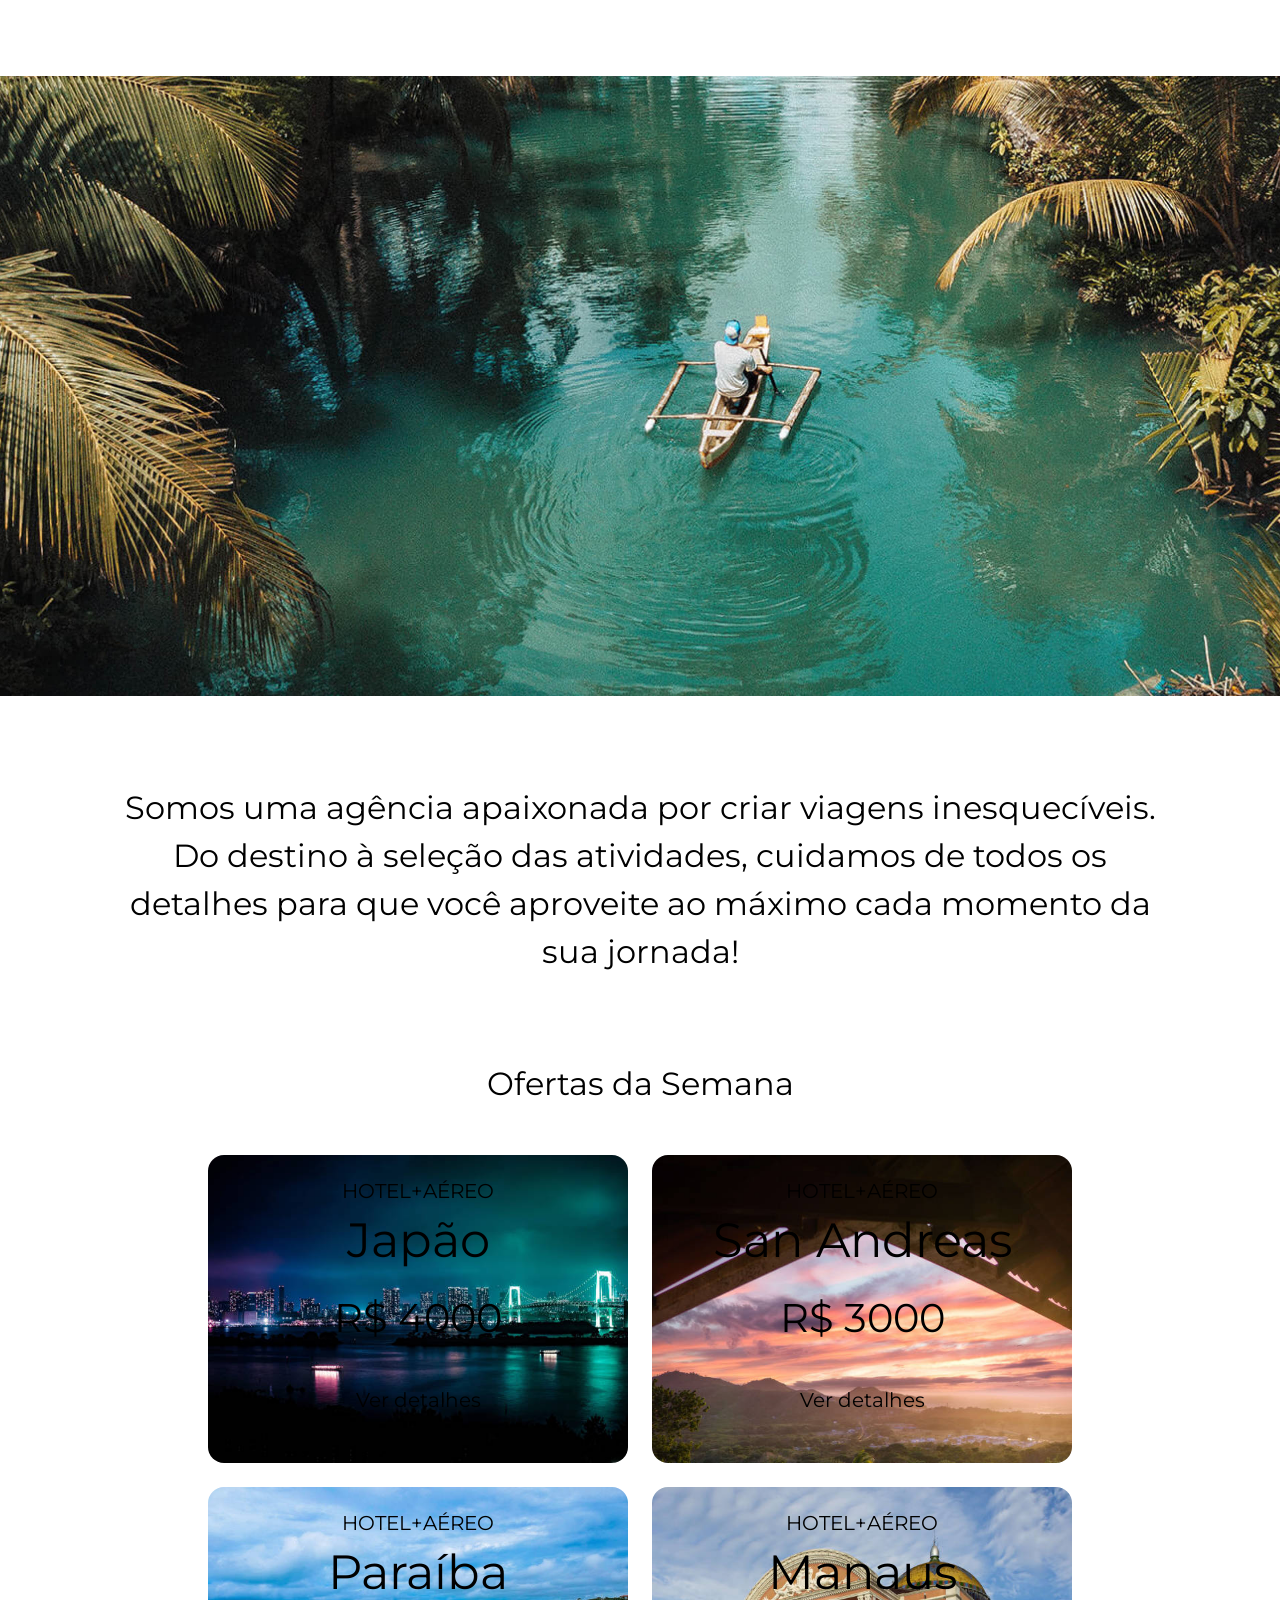
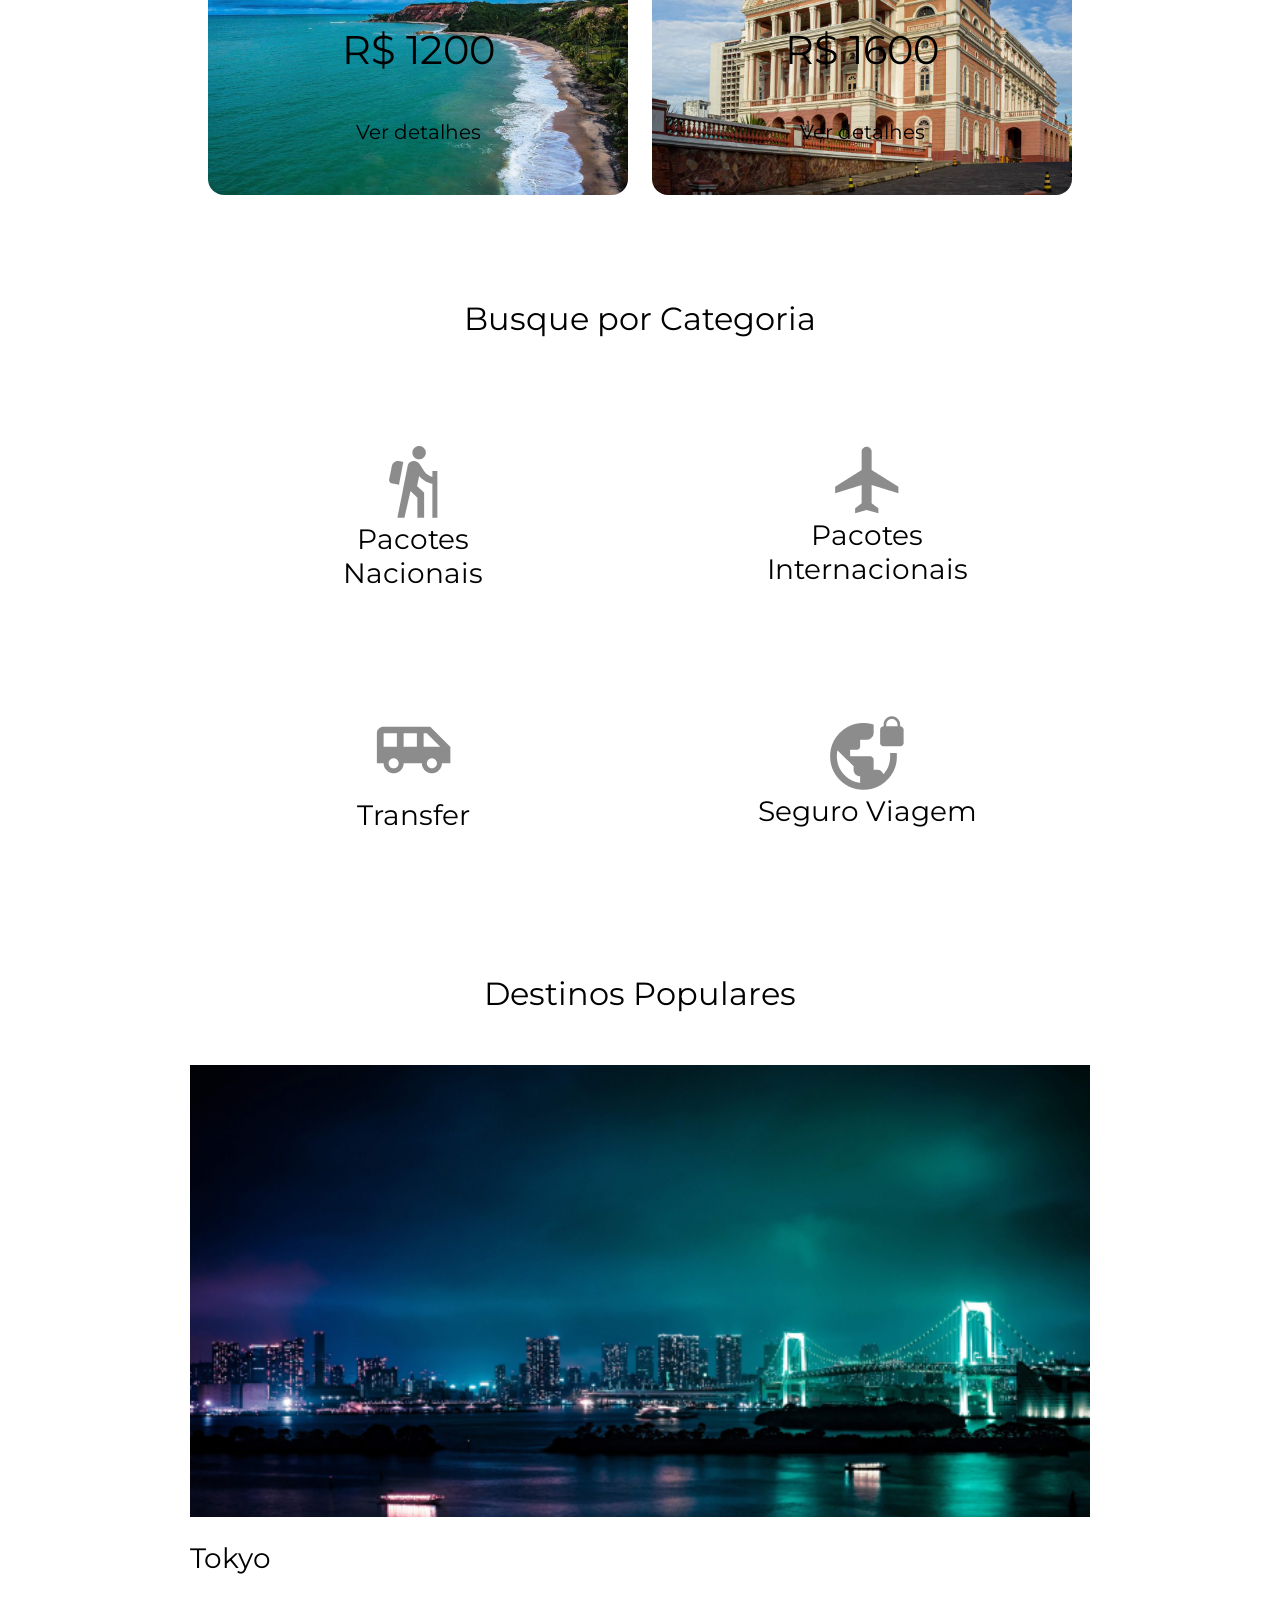
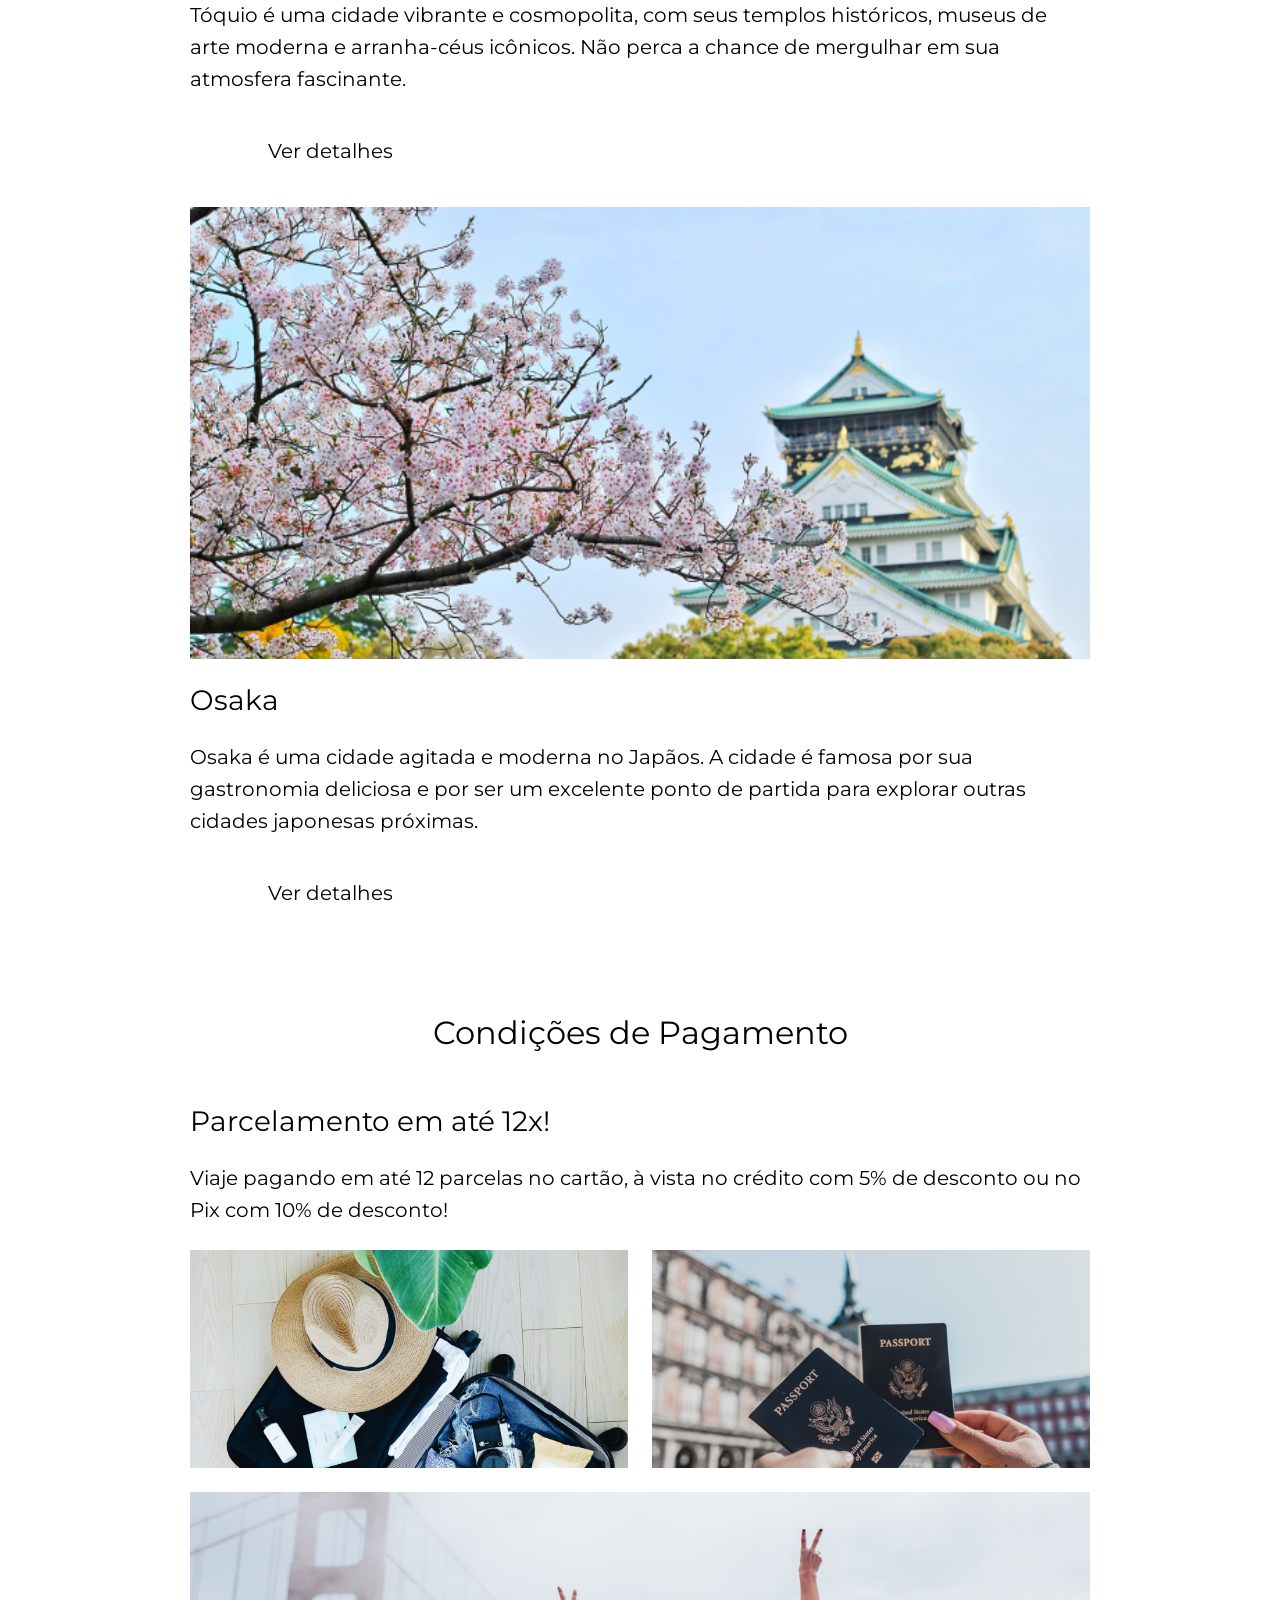
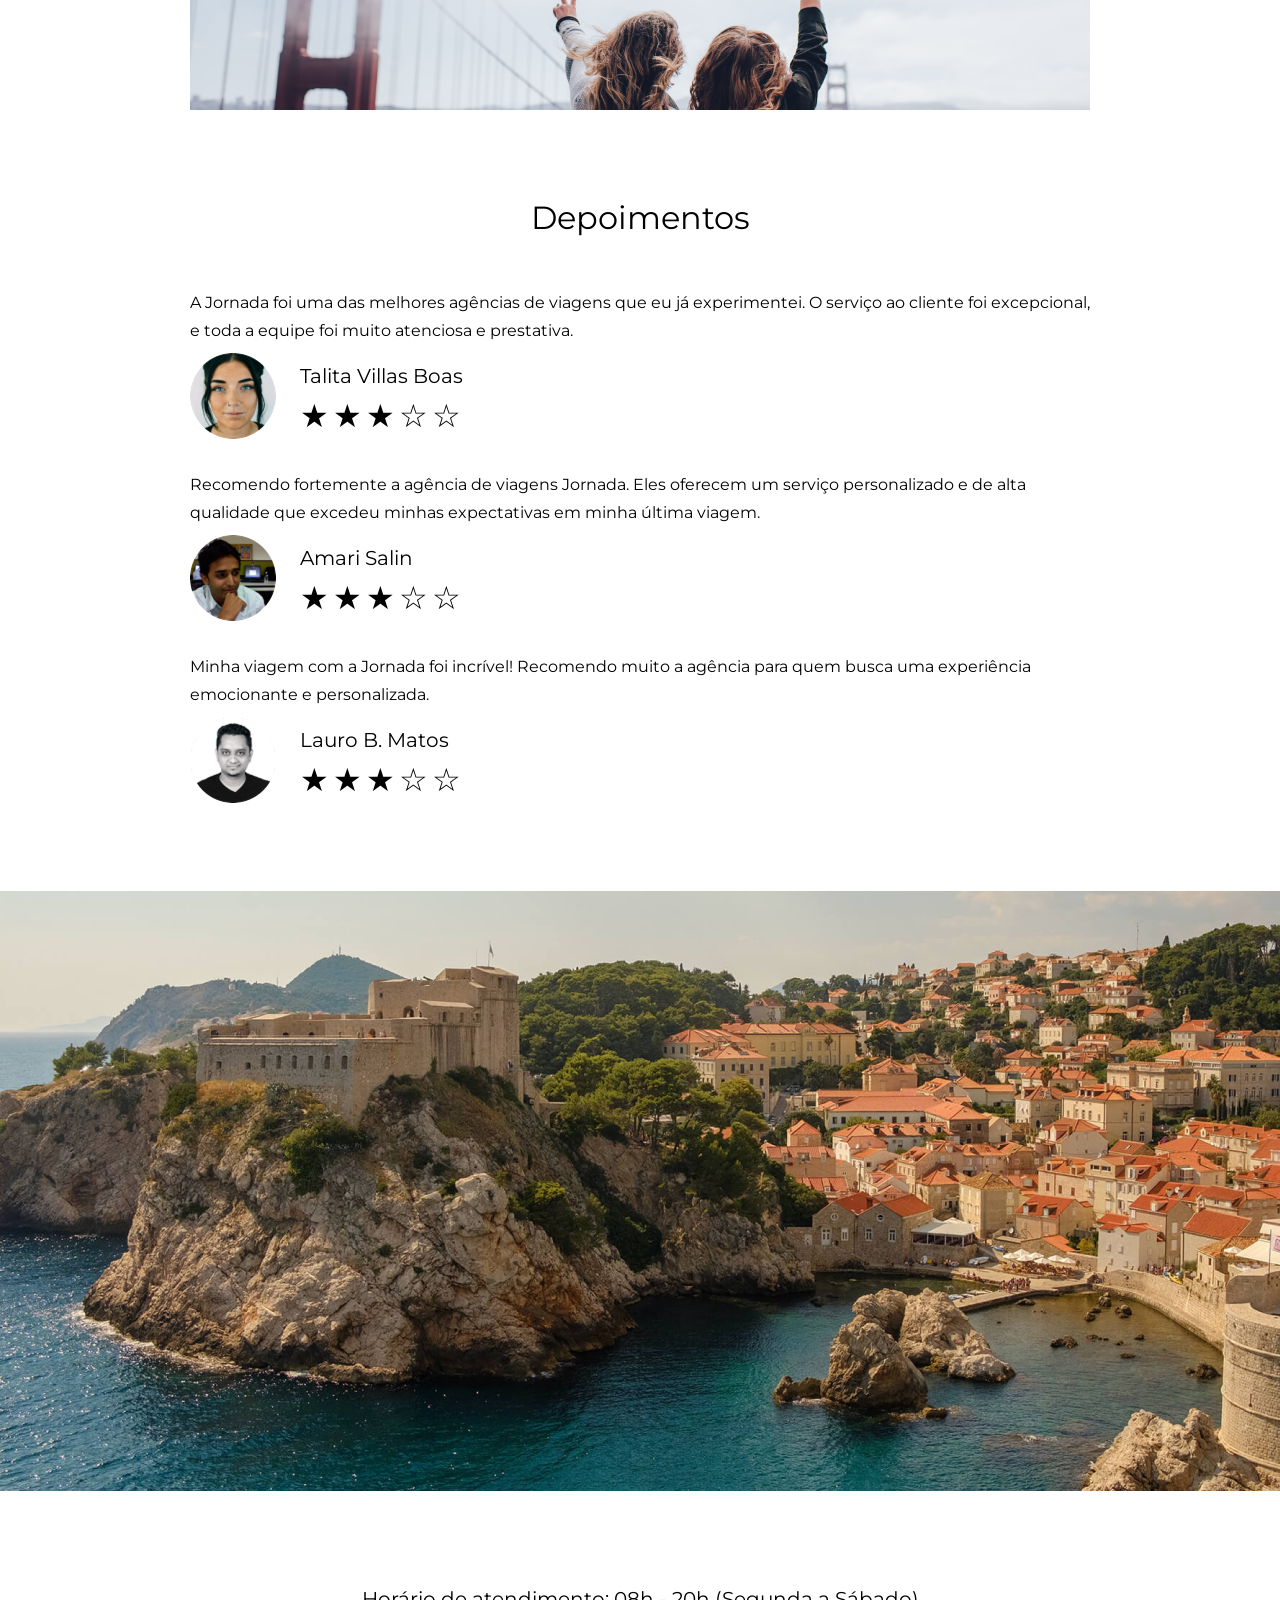
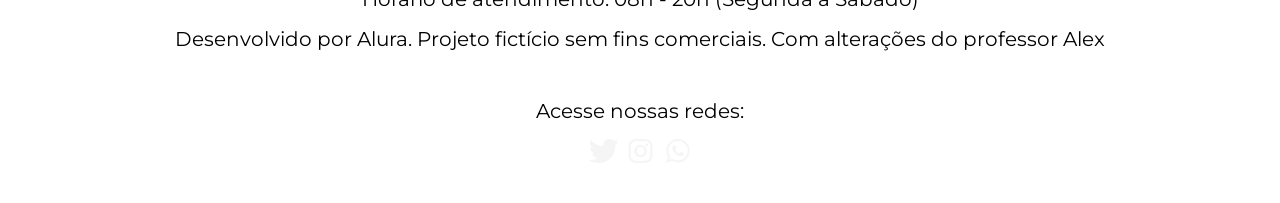
==== index.html @ 5d2fe0bc "primeiro commit" ====
<!doctype html>
<html lang="pt-BR">
  <head>
    <meta charset="UTF-8" />
    <meta name="viewport" content="width=device-width, initial-scale=1.0" />
    <meta
      name="description"
      content="Jornada Viagens,uma agência apaixonada por criar viagens inesquecíveis"
    />

    <meta name="og:title" content="Jornada Viagens" />
    <meta
      name="og:description"
      content="Jornada Viagens,uma agência apaixonada por criar viagens inesquecíveis"
    />

    <link rel="icon" href="favico.svg" type="xml/svg" />
    <link rel="stylesheet" href="./css/style.css" />

    <title>Jornada Viagens</title>
  </head>
  <body>
    <header class="main-header">
      <!--   Código do header Alex-->
    </header>

    <section class="hero">
      <div class="hero-img"></div>
      <h2>
        Somos uma agência apaixonada por criar viagens inesquecíveis. Do destino
        à seleção das atividades, cuidamos de todos os detalhes para que você
        aproveite ao máximo cada momento da sua jornada!
      </h2>
    </section>
    <section class="offers">
      <div class="section-title">
        <h2>Ofertas da Semana</h2>
        <hr />
      </div>
      <div class="offers-cards">
        <article class="card japao">
          <header>
            <p>HOTEL+AÉREO</p>
            <h3>
              Japão <br />
              <span>R$ 4000</span>
            </h3>
          </header>
          <footer>
            <a href="#" class="button">Ver detalhes</a>
          </footer>
        </article>
        <article class="card san-andreas">
          <header>
            <p>HOTEL+AÉREO</p>
            <h3>
              San Andreas <br />
              <span>R$ 3000</span>
            </h3>
          </header>
          <footer>
            <a href="#" class="button">Ver detalhes</a>
          </footer>
        </article>
        <article class="card paraiba">
          <header>
            <p>HOTEL+AÉREO</p>
            <h3>
              Paraíba <br />
              <span>R$ 1200</span>
            </h3>
          </header>
          <footer>
            <a href="#" class="button">Ver detalhes</a>
          </footer>
        </article>
        <article class="card manaus">
          <header>
            <p>HOTEL+AÉREO</p>
            <h3>
              Manaus <br />
              <span>R$ 1600</span>
            </h3>
          </header>
          <footer>
            <a href="#" class="button">Ver detalhes</a>
          </footer>
        </article>
      </div>
    </section>
    <section class="categories">
      <div class="section-title">
        <h2>Busque por Categoria</h2>
        <hr />
      </div>
      <div class="categories-cards">
        <a
          class="card"
          href="#"
          target="_blank"
          title="Busque pela categoria Pacotes Nacionais"
        >
          <img
            src="img/icone-caminhada.png"
            alt="ícone cinza representando uma pessoa fazendo tracking"
          />
          <h3 class="content-title">
            Pacotes<br />
            Nacionais
          </h3>
        </a>

        <a
          class="card"
          href="#"
          target="_blank"
          title="Busque pela categoria Pacotes Internacionais"
        >
          <img
            src="img/icone-aviao.png"
            alt="ícone cinza representando um avião"
          />
          <h3 class="content-title">
            Pacotes <br />
            Internacionais
          </h3>
        </a>
        <a
          class="card single-line transfer"
          href="#"
          target="_blank"
          title="Busque pela categoria Transfer"
        >
          <img
            src="img/icone-onibus.png"
            alt="ícone cinza representando um ônibus"
          />
          <h3 class="content-title">Transfer</h3>
        </a>
        <a
          class="card single-line"
          href="#"
          target="_blank"
          title="Busque pela categoria Seguro Viagem"
        >
          <img
            src="img/icone-planeta.png"
            alt="ícone cinza representando o planeta terra com um cadeado"
          />
          <h3 class="content-title">Seguro Viagem</h3>
        </a>
      </div>
    </section>
    <section class="destinations">
      <div class="section-title">
        <h2>Destinos Populares</h2>
        <hr />
      </div>
      <div class="destination-items">
        <article class="item tokyo">
          <header>
            <div class="img-item"></div>
            <h3 class="content-title">Tokyo</h3>
          </header>
          <p class="content-text">
            Tóquio é uma cidade vibrante e cosmopolita, com seus templos
            históricos, museus de arte moderna e arranha-céus icônicos. Não
            perca a chance de mergulhar em sua atmosfera fascinante.
          </p>
          <footer>
            <a
              href="#"
              class="button"
              target="_blank"
              title="Veja mais detalhes do destino Tokyo"
              >Ver detalhes</a
            >
          </footer>
        </article>
        <article class="item osaka">
          <header>
            <div class="img-item"></div>
            <h3 class="content-title">Osaka</h3>
          </header>
          <p class="content-text">
            Osaka é uma cidade agitada e moderna no Japãos. A cidade é famosa
            por sua gastronomia deliciosa e por ser um excelente ponto de
            partida para explorar outras cidades japonesas próximas.
          </p>
          <footer>
            <a
              href="#"
              class="button"
              target="_blank"
              title="Veja mais detalhes do destino Osaka"
              >Ver detalhes</a
            >
          </footer>
        </article>
      </div>
    </section>
    <section class="payments">
      <div class="section-title">
        <h2>Condições de Pagamento</h2>
        <hr />
      </div>
      <div class="content-container">
        <div class="text-content">
          <h3 class="content-title">Parcelamento em até 12x!</h3>
          <p class="content-text">
            Viaje pagando em até 12 parcelas no cartão, à vista no crédito com
            5% de desconto ou no Pix com 10% de desconto!
          </p>
        </div>
        <div class="image-gallery">
          <div class="image first"></div>
          <div class="image second"></div>
          <div class="image thirdy colspan-2"></div>
        </div>
      </div>
    </section>
    <section class="testimonials">
      <div class="section-title">
        <h2>Depoimentos</h2>
        <hr />
      </div>
      <div class="testimonial-container">
        <article>
          <header>
            <p>
              A Jornada foi uma das melhores agências de viagens que eu já
              experimentei. O serviço ao cliente foi excepcional, e toda a
              equipe foi muito atenciosa e prestativa.
            </p>
          </header>
          <footer>
            <img
              src="img/avatar-talita.png"
              alt="imagem de perfil da cliente Talita Villas Boas"
            />
            <div class="profile-content">
              <h3>Talita Villas Boas</h3>
              <div class="rating">
                <span class="star">★</span>
                <span class="star">★</span>
                <span class="star">★</span>
                <span class="star">☆</span>
                <span class="star">☆</span>
              </div>
            </div>
          </footer>
        </article>
        <article>
          <header>
            <p>
              Recomendo fortemente a agência de viagens Jornada. Eles oferecem
              um serviço personalizado e de alta qualidade que excedeu minhas
              expectativas em minha última viagem.
            </p>
          </header>
          <footer>
            <img
              src="img/avatar-amari.png"
              alt="imagem de perfil do cliente Amari Salin"
            />
            <div class="profile-content">
              <h3>Amari Salin</h3>
              <div class="rating">
                <span class="star">★</span>
                <span class="star">★</span>
                <span class="star">★</span>
                <span class="star">☆</span>
                <span class="star">☆</span>
              </div>
            </div>
          </footer>
        </article>
        <article>
          <header>
            <p>
              Minha viagem com a Jornada foi incrível! Recomendo muito a agência
              para quem busca uma experiência emocionante e personalizada.
            </p>
          </header>
          <footer>
            <img
              src="img/avatar-lauro.png"
              alt="imagem de perfil do cliente Lauro B. Matos"
            />
            <div class="profile-content">
              <h3>Lauro B. Matos</h3>
              <div class="rating">
                <span class="star">★</span>
                <span class="star">★</span>
                <span class="star">★</span>
                <span class="star">☆</span>
                <span class="star">☆</span>
              </div>
            </div>
          </footer>
        </article>
      </div>
    </section>
    <section class="bottom-hero">
      <div class="hero-img"></div>
    </section>
    <footer class="main-footer">
      <div class="footer-content">
        <img src="img/logo-footer.png" alt="logo completo Jornada Viagens" />
        <p>Horário de atendimento: 08h - 20h (Segunda a Sábado)</p>
        <p>
          Desenvolvido por Alura. Projeto fictício sem fins comerciais. Com
          alterações do professor Alex
        </p>
      </div>
      <div class="footer-social">
        <p>Acesse nossas redes:</p>

        <a href="#" target="_blank" title="Acesse o Twitter do Jornada Viagens"
          ><img
            src="img/icone-twitter.svg"
            alt="icone do Twitter na cor branca"
        /></a>

        <a
          href="#"
          target="_blank"
          title="Acesse o Instagram do Jornada Viagens"
          ><img
            src="img/icone-instagram.svg"
            alt="icone do Instagram na cor branca"
        /></a>

        <a href="#" target="_blank" title="Entre em contato através do whatsapp"
          ><img
            src="img/icone-whatsapp.svg"
            alt="icone do whatsapp na cor branca"
        /></a>
      </div>
    </footer>
  </body>
</html>
---- css/style.css ----
@import url(global.css);
@import url(header.css);
@import url(hero.css);
@import url(offers.css);
@import url(categories.css);
@import url(destinations.css);
@import url(payments.css);
@import url(testimonials.css);
@import url(footer.css);
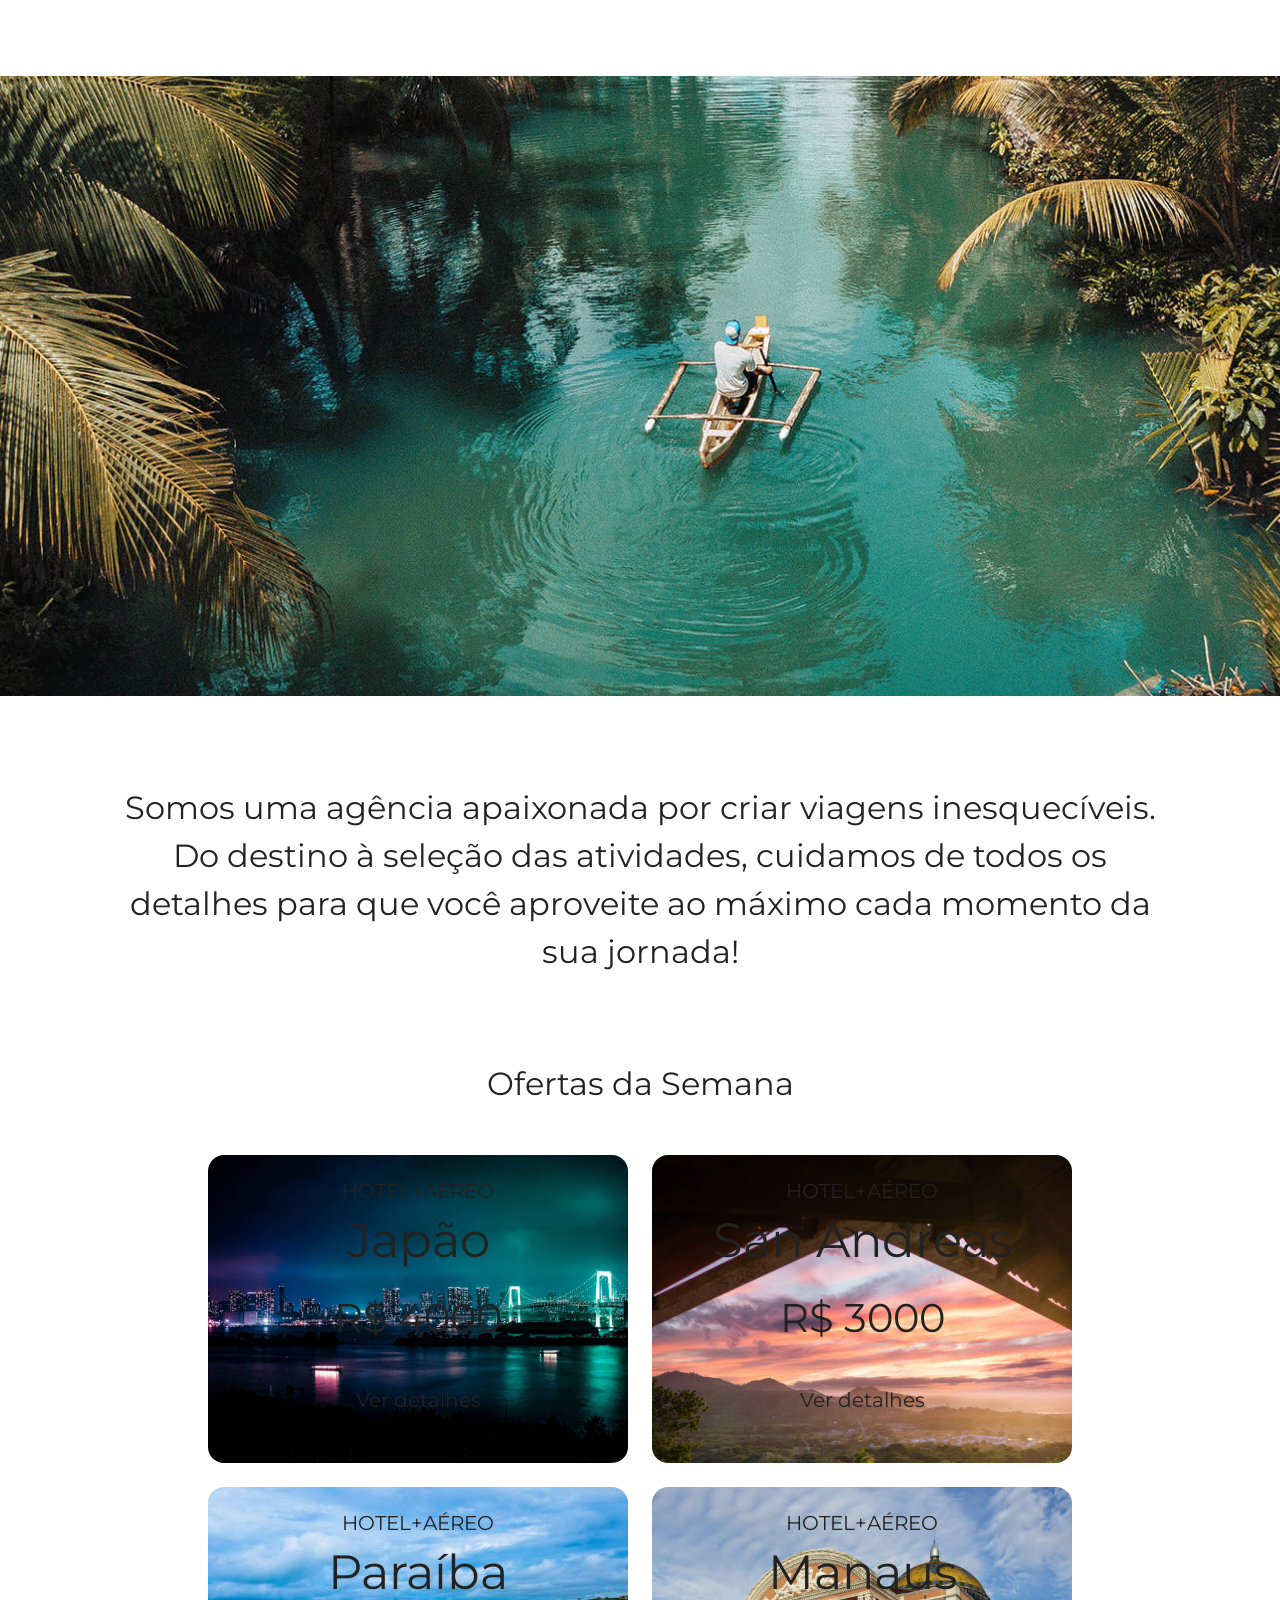
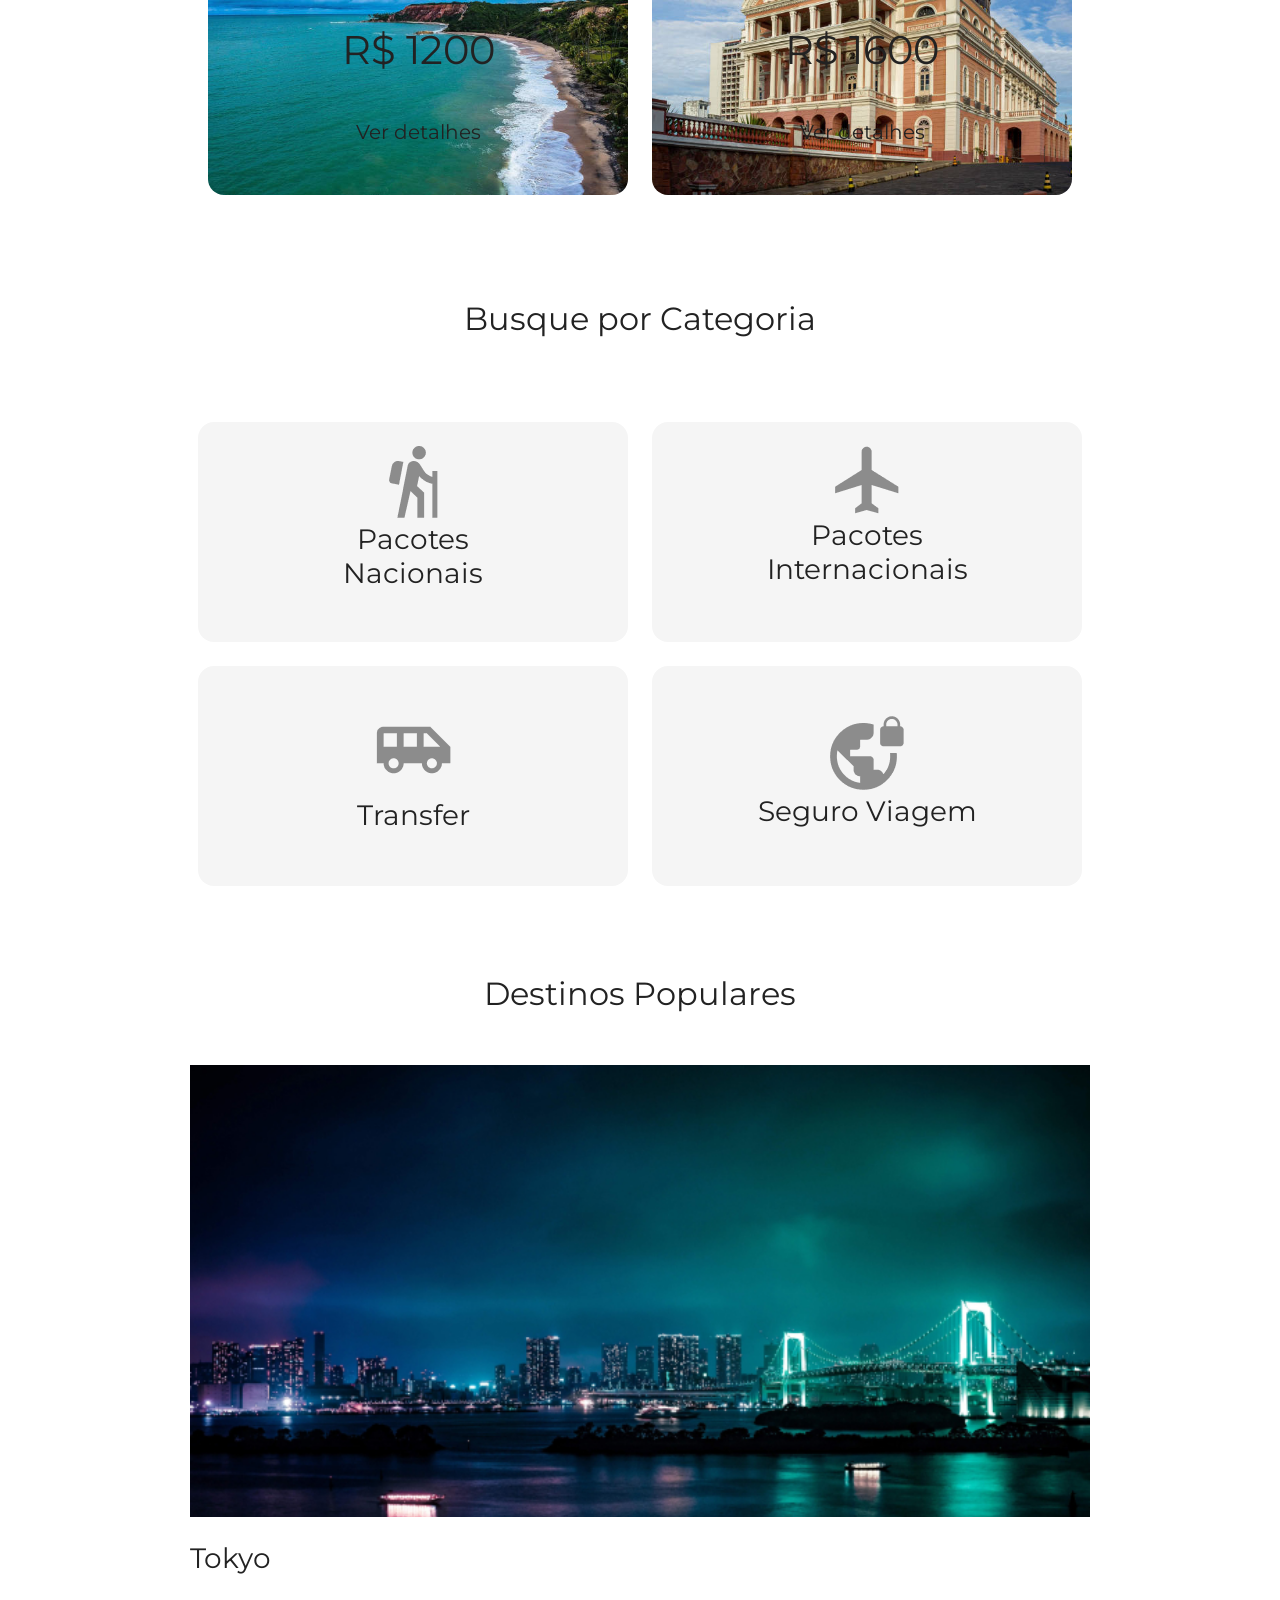
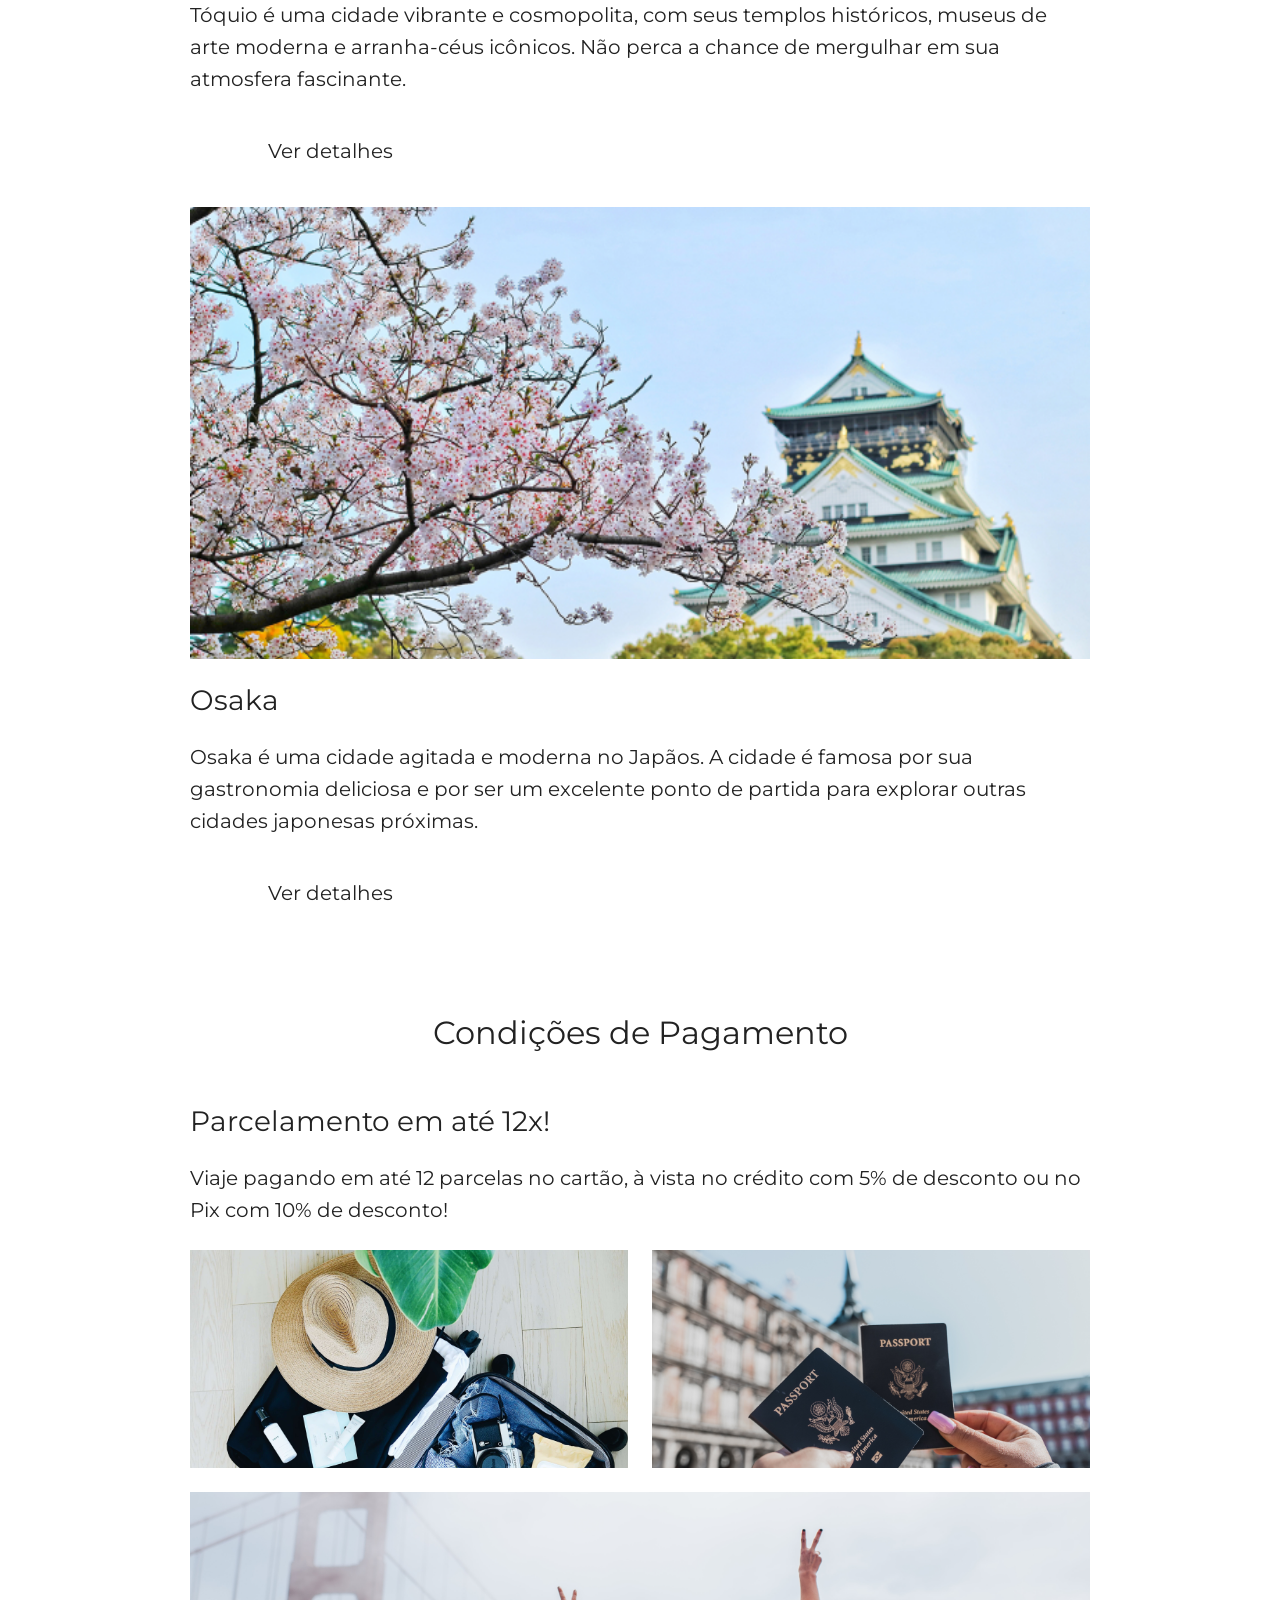
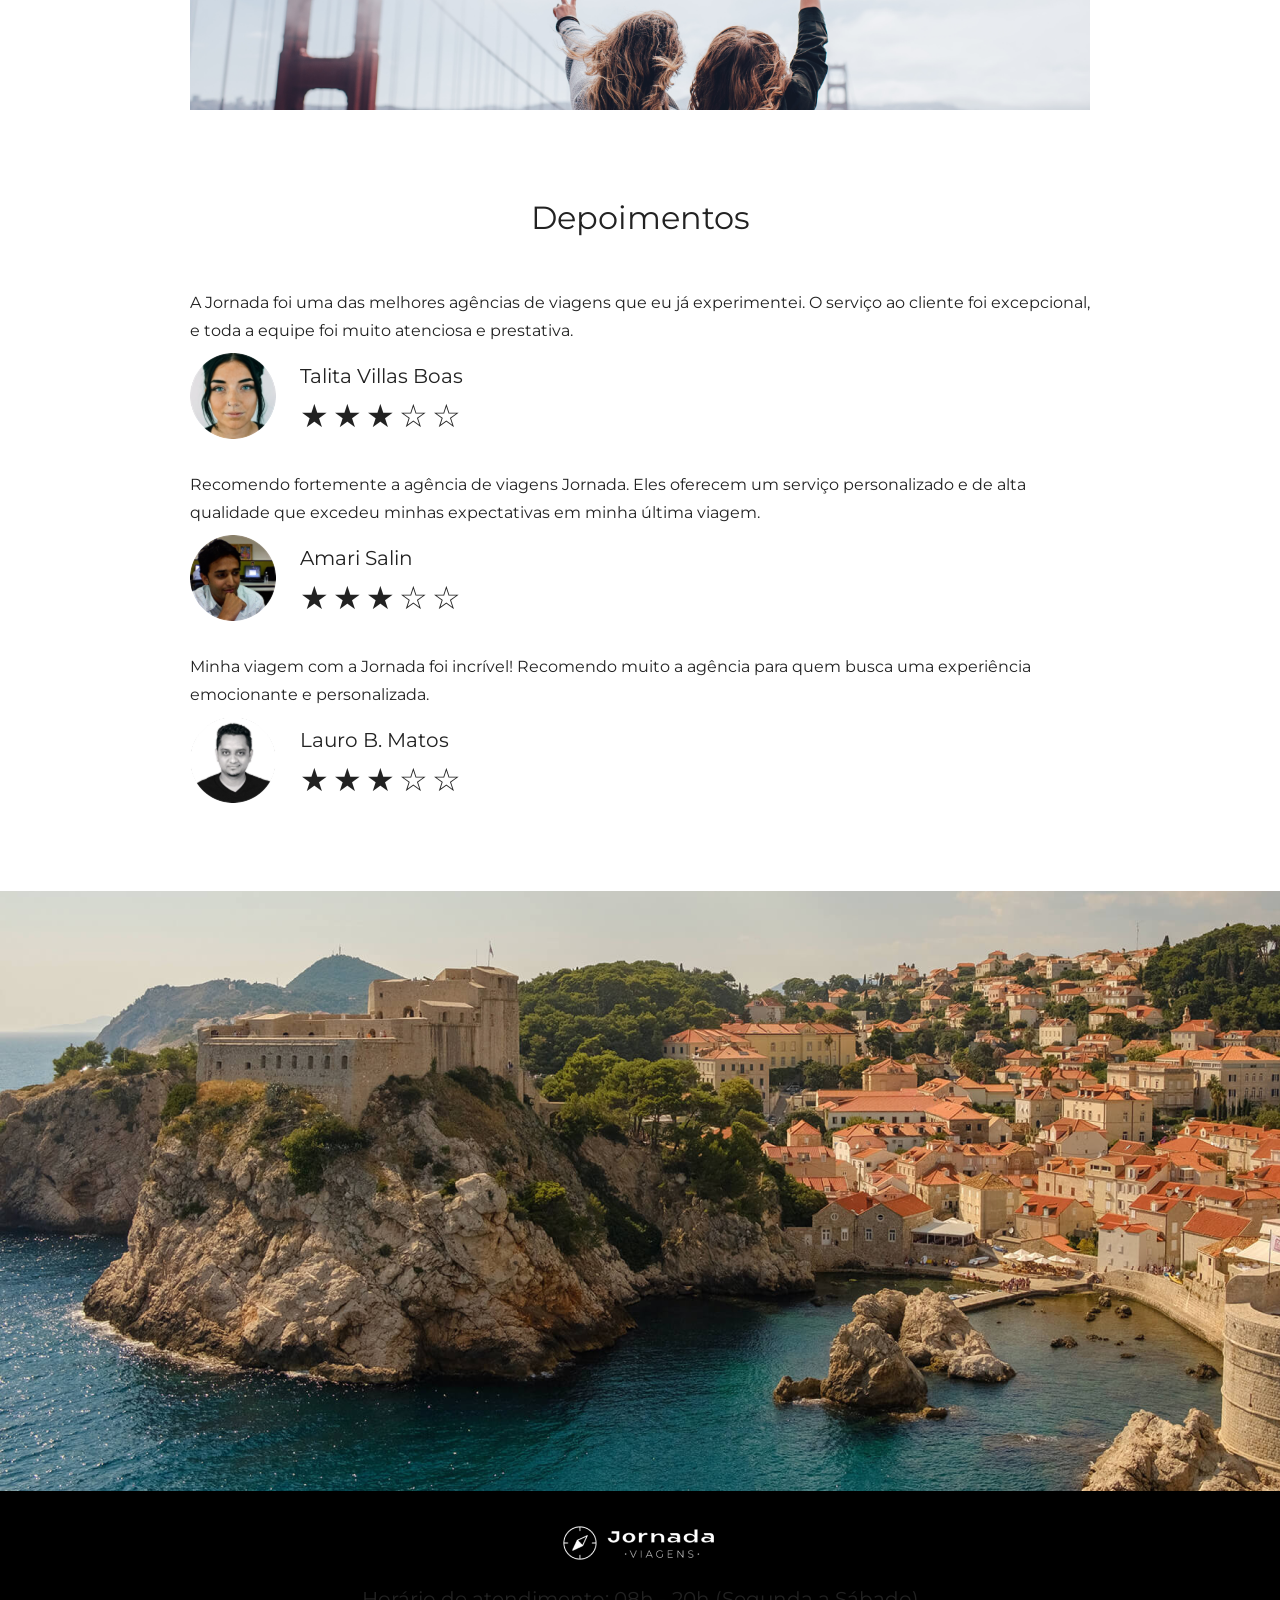
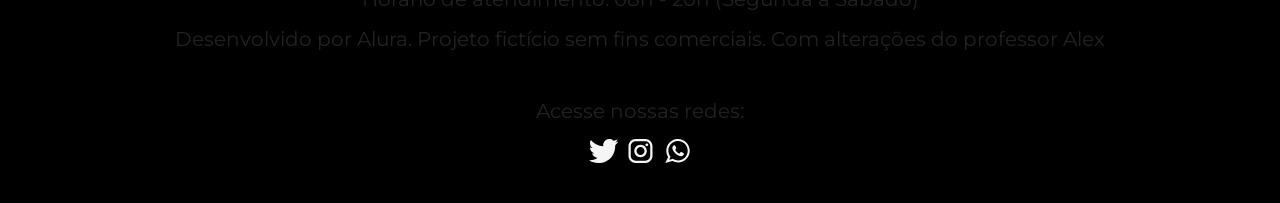
==== commit aaf65aa1: "globlas" ====
--- a/index.html
+++ b/index.html
@@ -21,7 +21,11 @@
   </head>
   <body>
     <header class="main-header">
-      <!--   Código do header Alex-->
+      
+
+
+
+
     </header>
 
     <section class="hero">
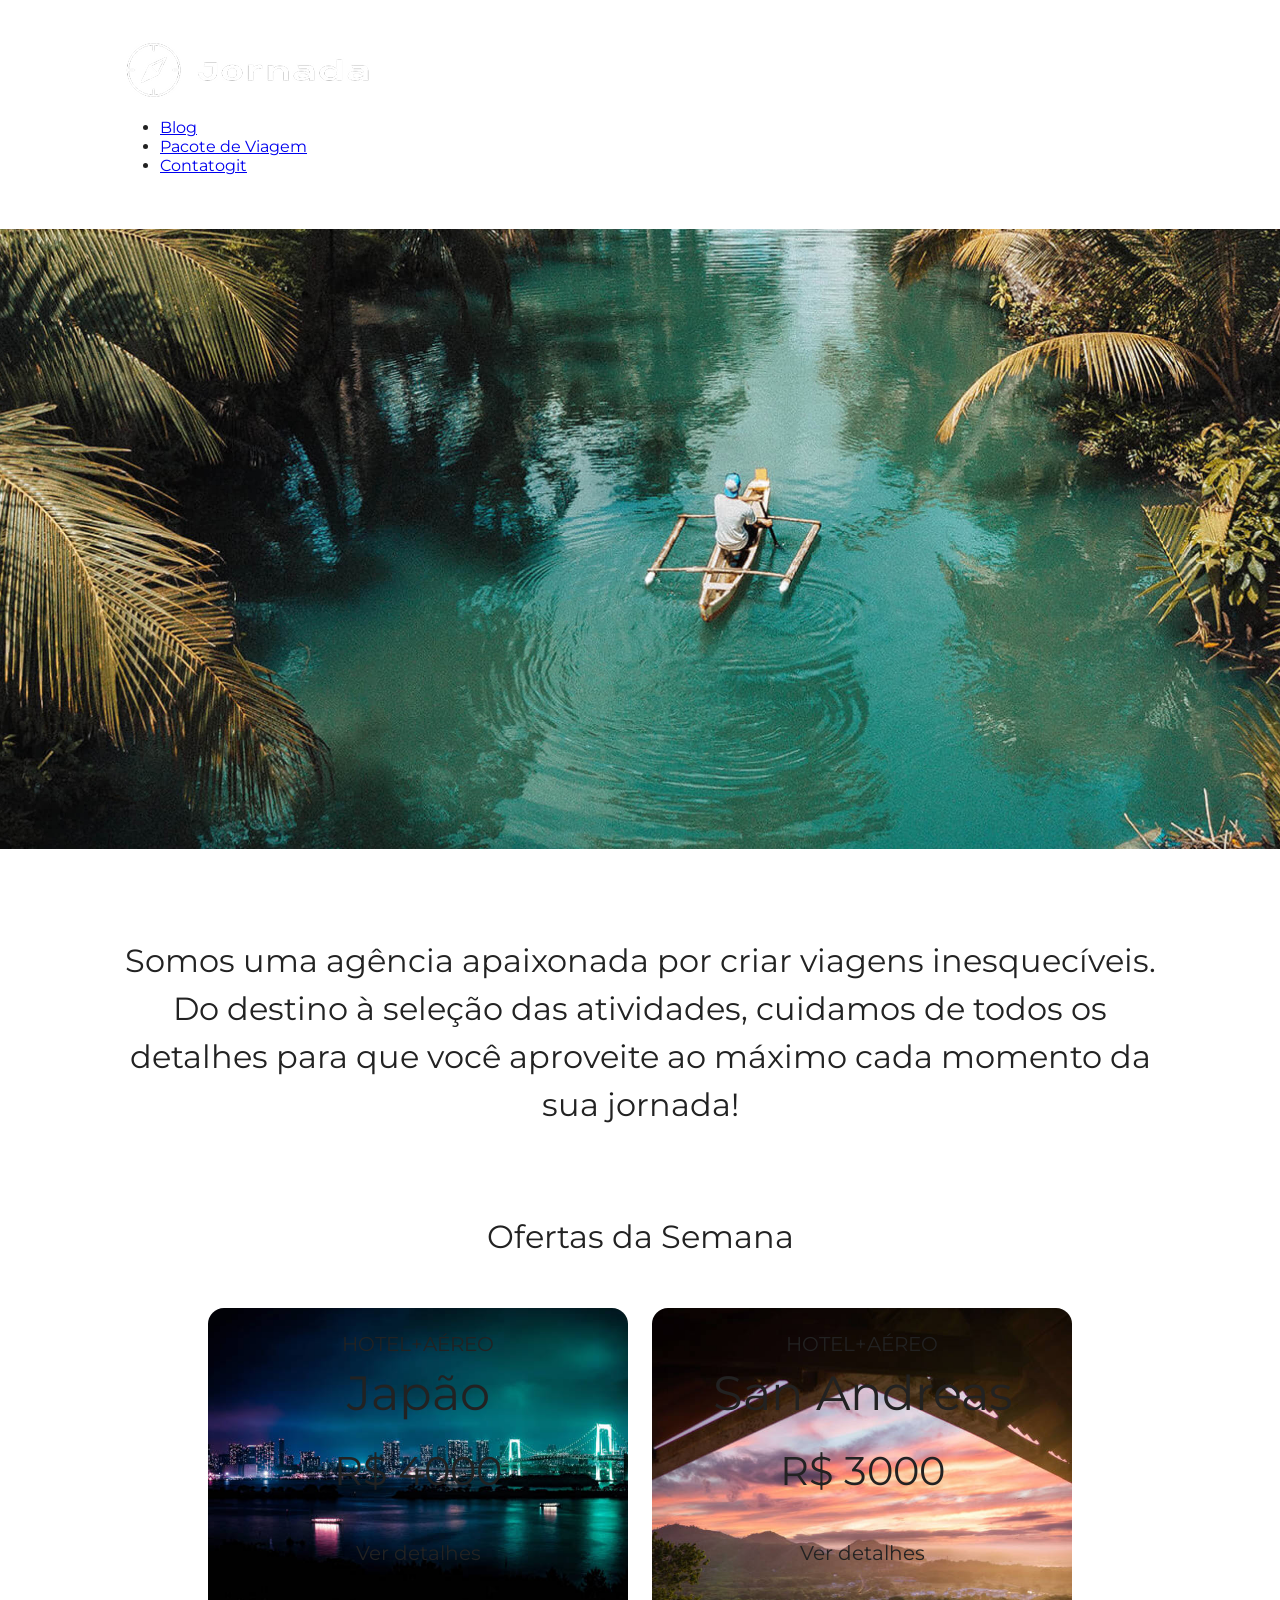
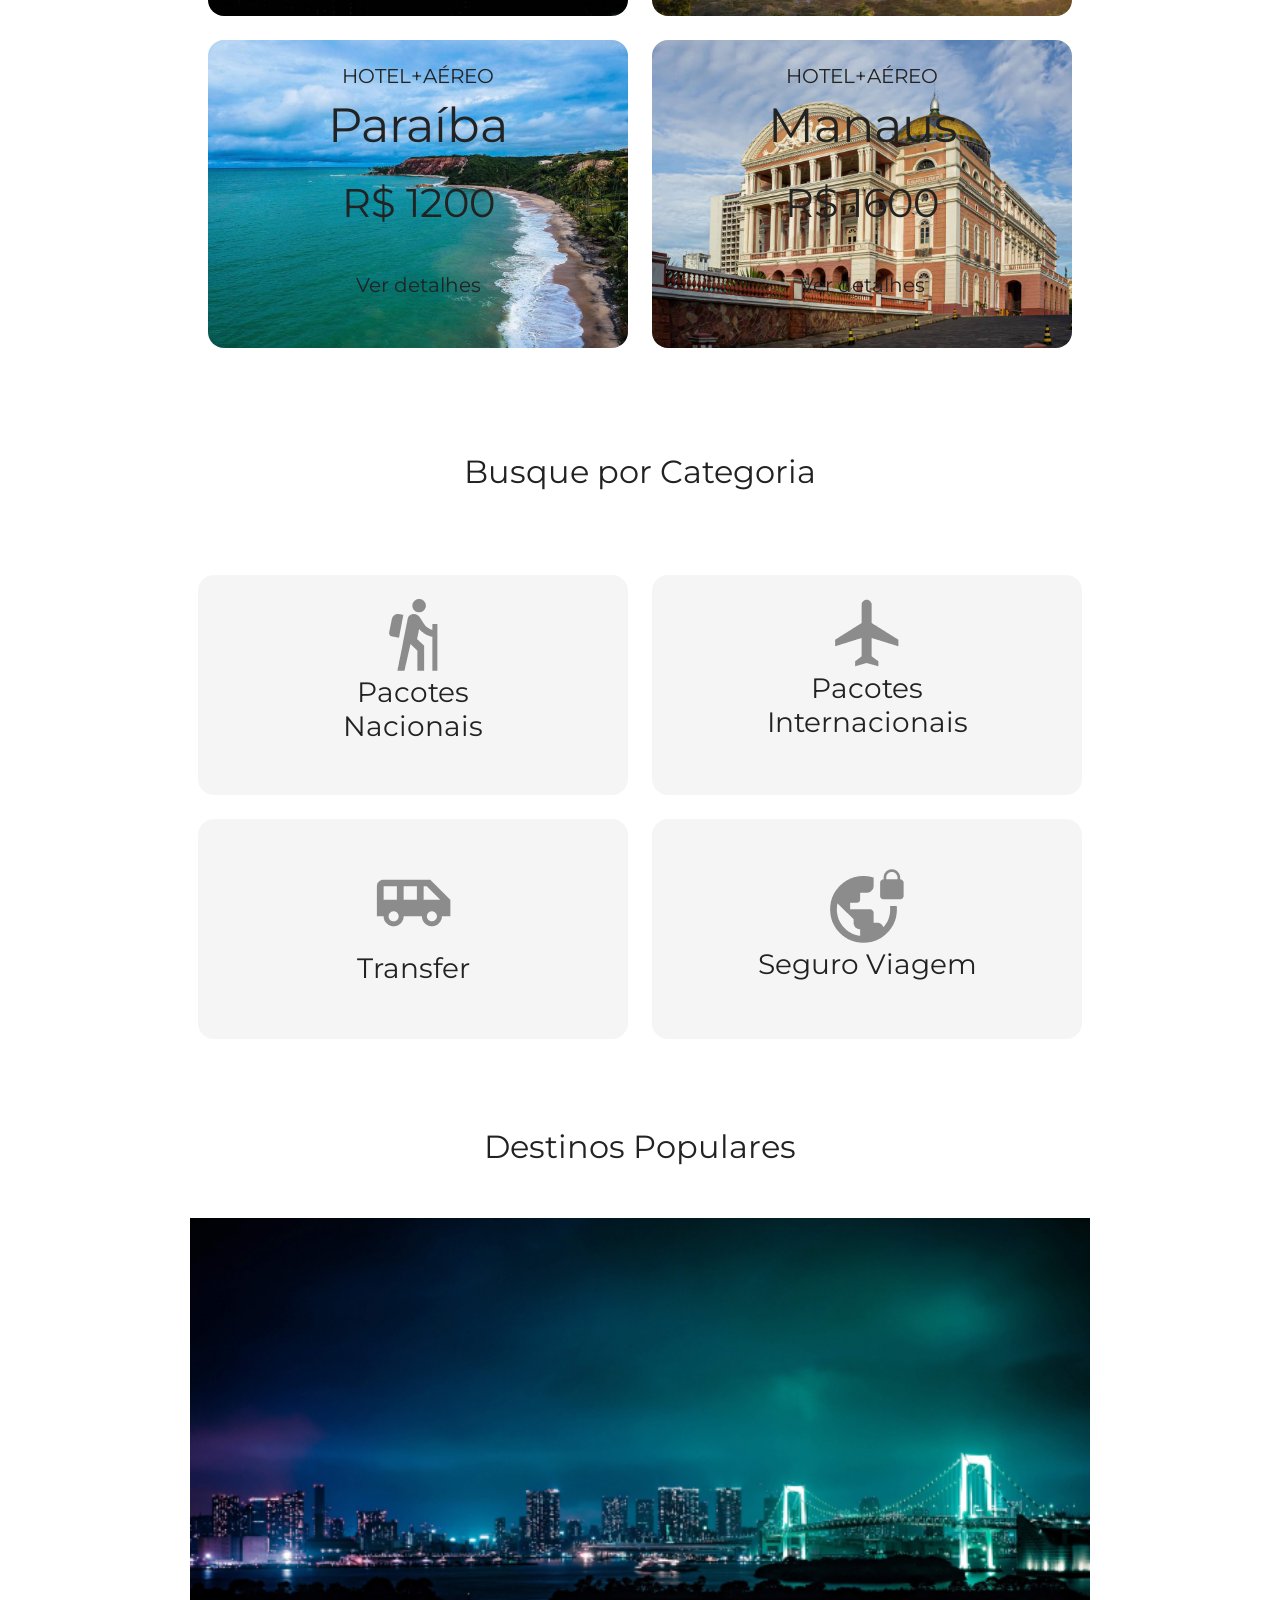
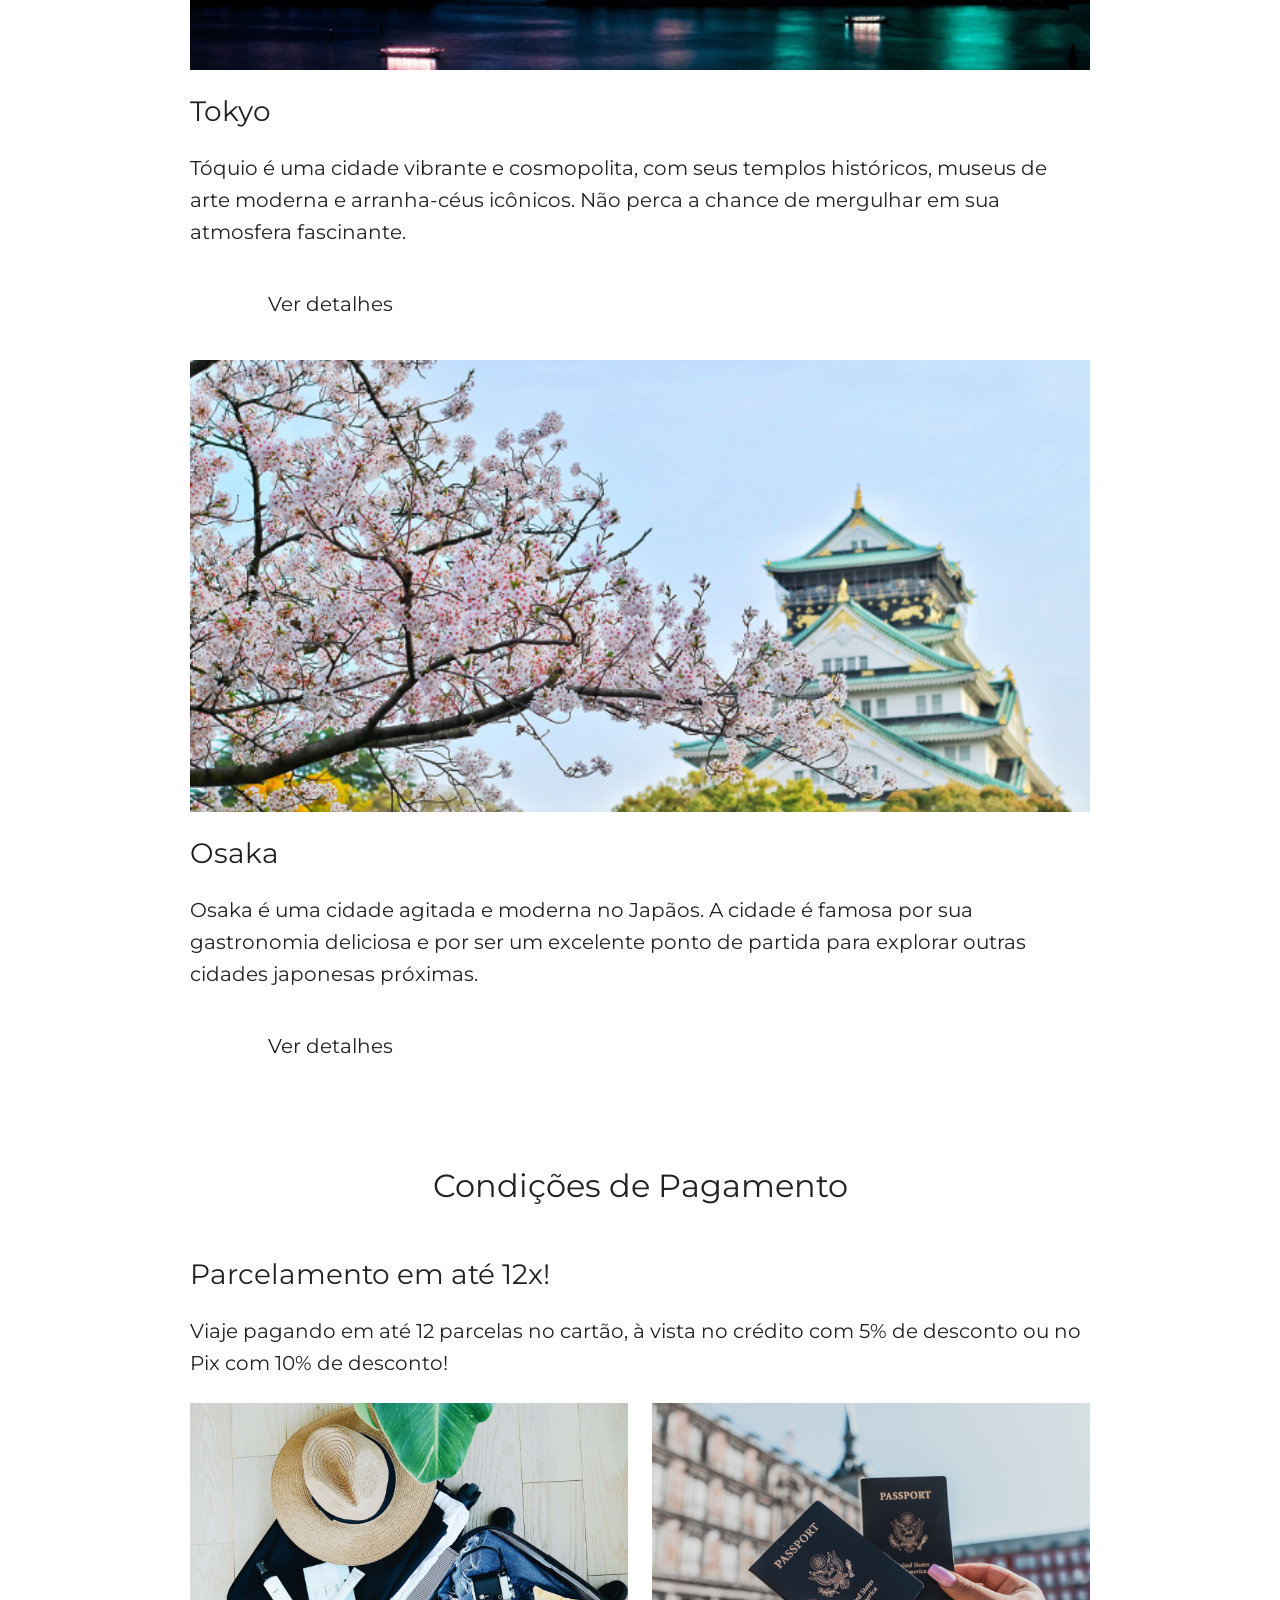
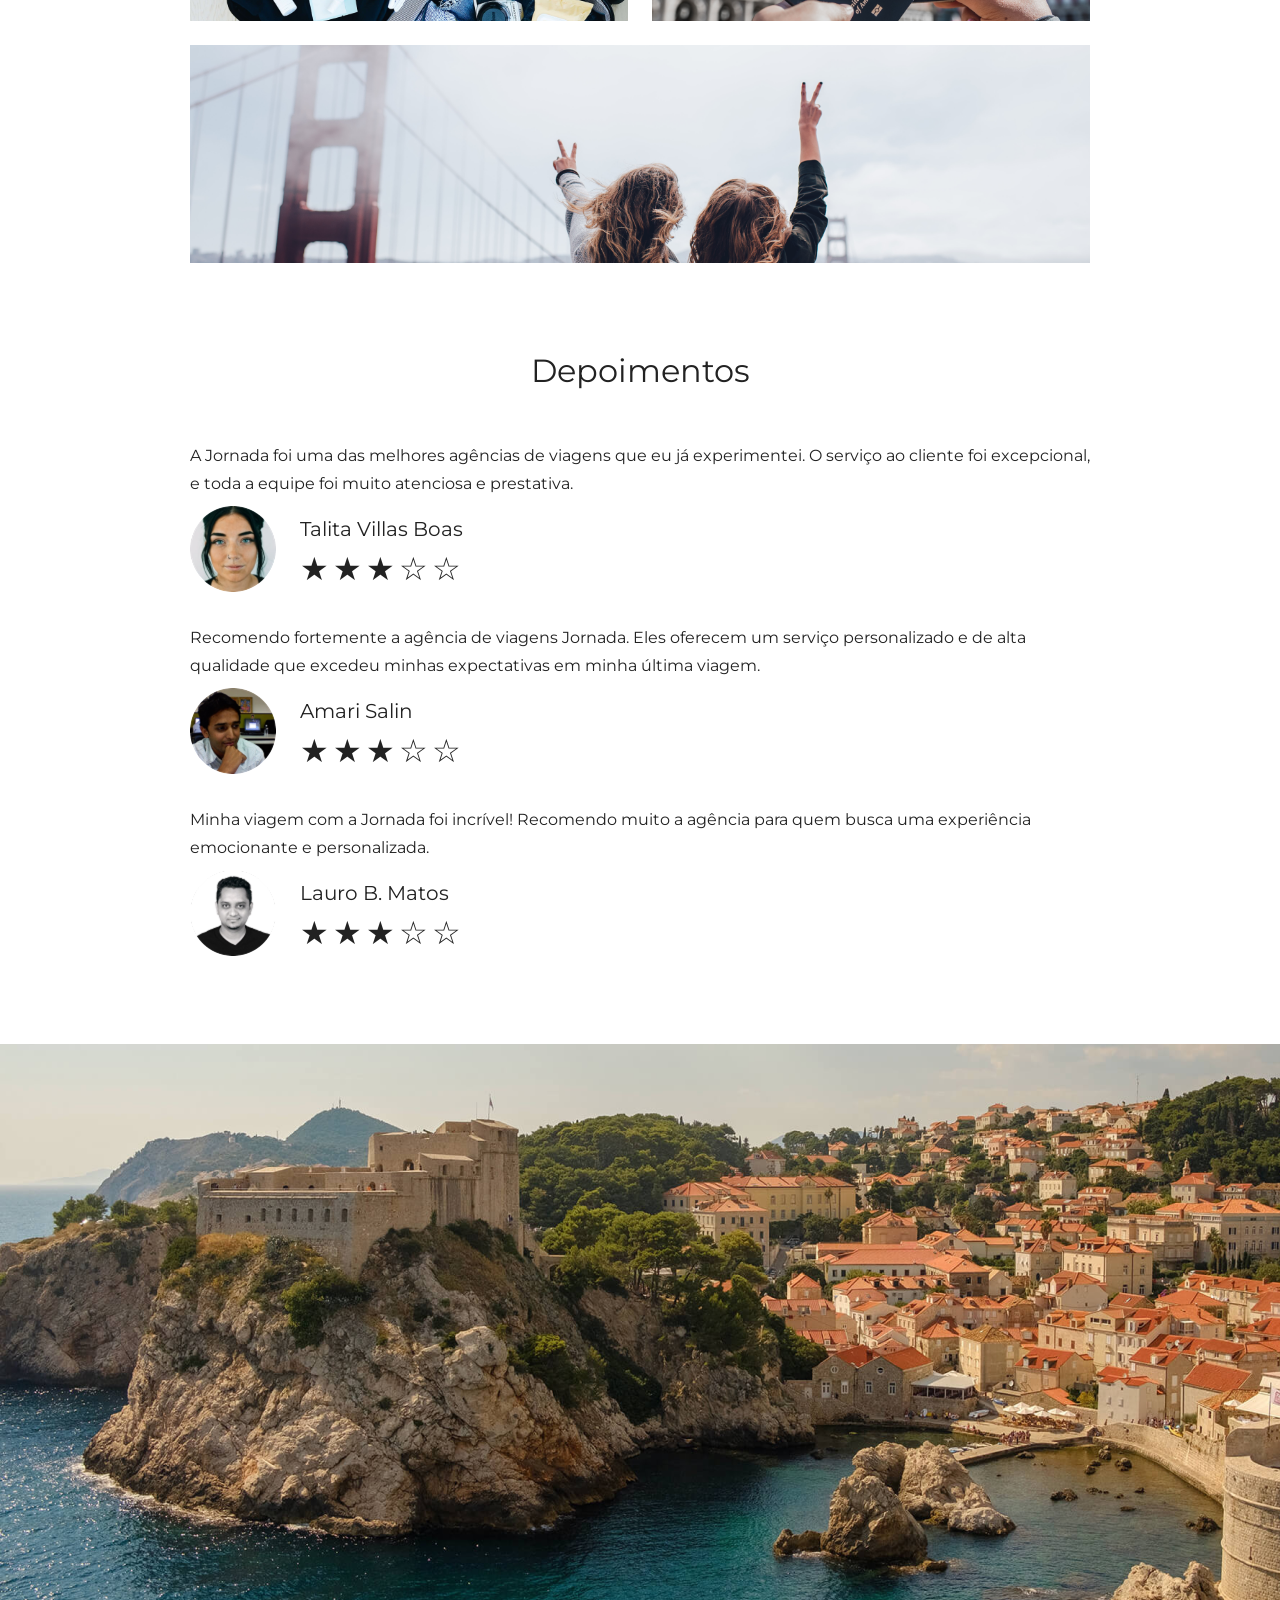
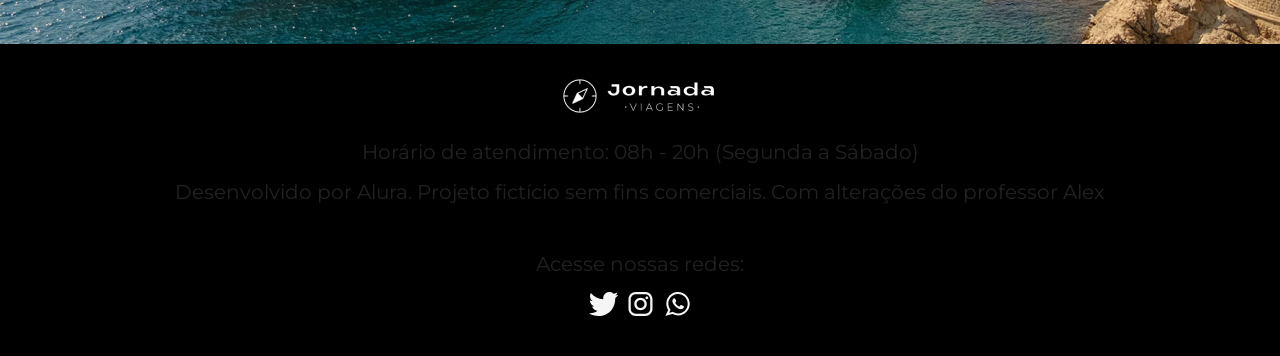
==== commit dd043af1: "header" ====
--- a/index.html
+++ b/index.html
@@ -21,9 +21,29 @@
   </head>
   <body>
     <header class="main-header">
-      
-
-
+      <a class="logo" href="index.html" title="voltar para pagina inicial">
+        <img class="img-mobile" src="img/bussula-jornada-branco.png" alt="bussula do logo"/>
+        <img class="img-desktop" src="img/bussola-texto-jornada-branco.png" alt="logo jornada"/>
+      </a>
+      <div class="navigation-menu">
+        <label for="menu">
+          <img src="img/menu.png" alt="menu"/>
+        </label>
+        <input type="checkbox" id="menu" hidden />
+        <nav>
+          <ul class="list-link">
+            <li>
+              <a href="blog.html" target="_blank" title="acessar blog">Blog</a>
+            </li>
+            <li>
+              <a href="pacotes-de-viagens.html" target="_blank" title="acessar pacotes de viagens">Pacote de Viagem</a>
+            </li>
+            <li>
+              <a href="contato.html" target="_blank" title="acessar contatos">Contatogit</a>
+            </li>
+          </ul>
+        </nav>
+      </div>
 
 
     </header>
